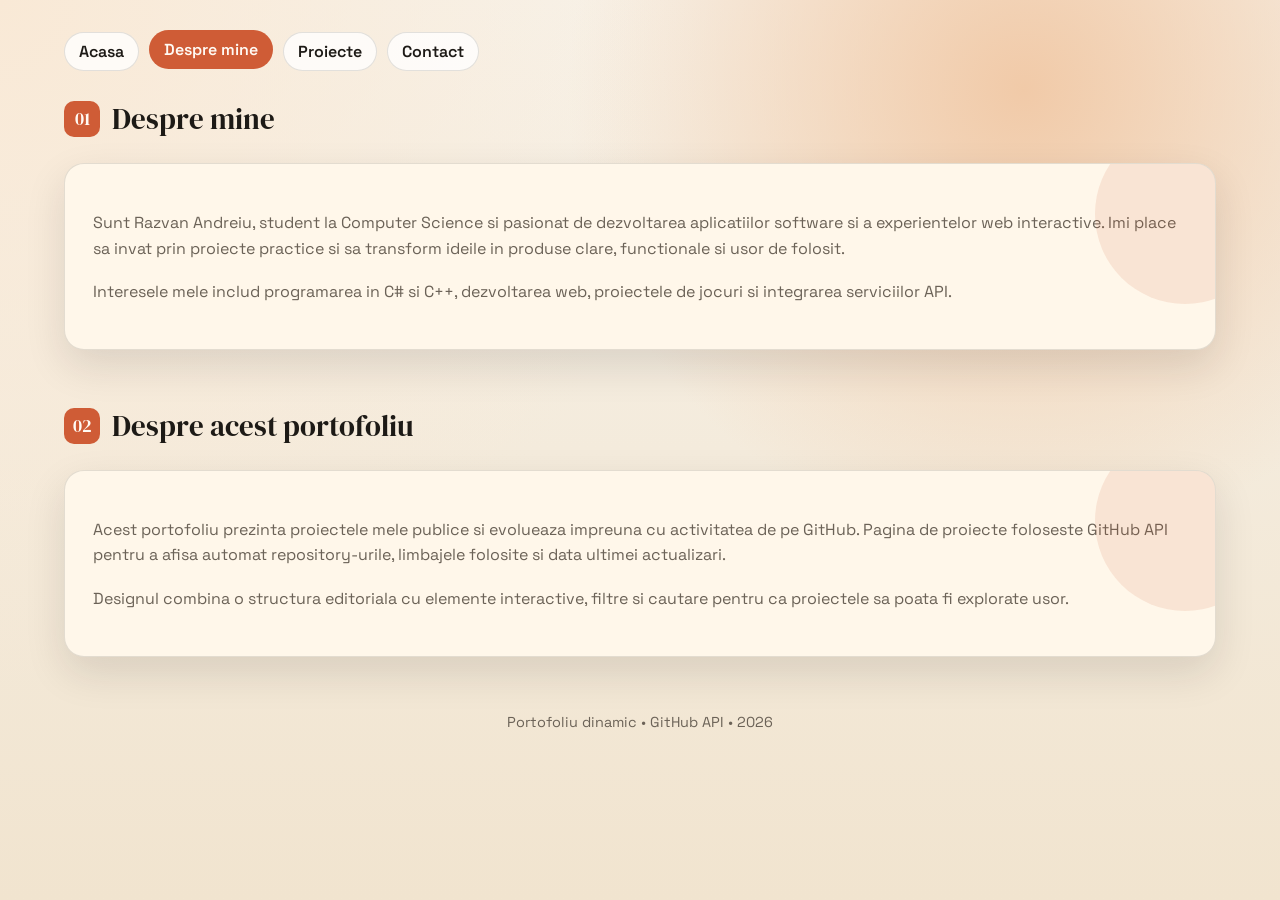
==== about.html @ 24a5d0c9 "Added multiple pages" ====
<!doctype html>
<html lang="ro">

<head>
	<meta charset="UTF-8" />
	<meta name="viewport" content="width=device-width, initial-scale=1" />
	<title>Despre mine | Portofoliu Web Dinamic</title>
	<link rel="preconnect" href="https://fonts.googleapis.com" />
	<link rel="preconnect" href="https://fonts.gstatic.com" crossorigin />
	<link
		href="https://fonts.googleapis.com/css2?family=DM+Serif+Display&family=Space+Grotesk:wght@300;400;500;600;700&display=swap"
		rel="stylesheet" />
	<link rel="stylesheet" href="css/style.css" />
</head>

<body>
	<div class="page">
		<nav class="site-nav" aria-label="Navigare principala">
			<button class="nav-toggle" type="button" aria-expanded="false" aria-controls="nav-links">
				<span class="nav-toggle-label">Meniu</span>
				<span class="nav-toggle-icon" aria-hidden="true">&#9776;</span>
			</button>
			<div class="nav-links" id="nav-links">
				<div class="nav-links-inner">
					<a href="index.html">Acasa</a>
					<a href="about.html" aria-current="page">Despre mine</a>
					<a href="projects.html">Proiecte</a>
					<a href="contact.html">Contact</a>
				</div>
			</div>
		</nav>

		<main>
			<section>
				<div class="section-title"><span>01</span> Despre mine</div>
				<div class="profile-card">
					<p class="profile-text">
						Sunt Razvan Andreiu, student la Computer Science si pasionat de dezvoltarea aplicatiilor
						software si a experientelor web interactive. Imi place sa invat prin proiecte practice si sa
						transform ideile in produse clare, functionale si usor de folosit.
					</p>
					<p class="profile-text">
						Interesele mele includ programarea in C# si C++, dezvoltarea web, proiectele de jocuri si
						integrarea serviciilor API.
					</p>
				</div>
			</section>

			<section>
				<div class="section-title"><span>02</span> Despre acest portofoliu</div>
				<div class="profile-card">
					<p class="profile-text">
						Acest portofoliu prezinta proiectele mele publice si evolueaza impreuna cu activitatea de pe
						GitHub. Pagina de proiecte foloseste GitHub API pentru a afisa automat repository-urile,
						limbajele folosite si data ultimei actualizari.
					</p>
					<p class="profile-text">
						Designul combina o structura editoriala cu elemente interactive, filtre si cautare pentru ca
						proiectele sa poata fi explorate usor.
					</p>
				</div>
			</section>
		</main>
		<footer>Portofoliu dinamic • GitHub API • 2026</footer>
	</div>
	<script src="js/navigation.js"></script>
</body>

</html>
---- css/style.css ----
:root {
    --bg: #f7f2e9;
    --bg-alt: #f1e4cf;
    --ink: #1d1a16;
    --muted: #6b6257;
    --accent: #cf5c36;
    --accent-dark: #9b4021;
    --card: #fff7ea;
    --line: rgba(29, 26, 22, 0.12);
    --shadow: 0 16px 40px rgba(29, 26, 22, 0.12);
}

* {
    box-sizing: border-box;
}

body {
    margin: 0;
    font-family: "Space Grotesk", sans-serif;
    color: var(--ink);
    background: radial-gradient(circle at top left, #f9e9d6 0%, transparent 45%),
        radial-gradient(circle at 80% 10%, #f1caa8 0%, transparent 35%),
        linear-gradient(180deg, var(--bg) 0%, var(--bg-alt) 100%);
    min-height: 100vh;
}

.page {
    max-width: 1200px;
    margin: 0 auto;
    padding: 32px 24px 80px;
}

.site-nav {
    margin-bottom: 28px;
}

.nav-links {
    display: flex;
    flex-wrap: wrap;
    gap: 10px;
}

.nav-links-inner {
    display: flex;
    flex-wrap: wrap;
    gap: 10px;
}

.nav-links a {
    color: var(--ink);
    text-decoration: none;
    background: #ffffffc7;
    border: 1px solid var(--line);
    border-radius: 999px;
    padding: 8px 14px;
    font-weight: 600;
    transition: transform 0.2s ease, background 0.2s ease;
}

.nav-links a:hover,
.nav-links a[aria-current="page"] {
    color: #fffaf4;
    background: var(--accent);
    border-color: transparent;
    transform: translateY(-2px);
}

.nav-toggle {
    display: none;
}

header {
    display: grid;
    gap: 24px;
    grid-template-columns: repeat(auto-fit, minmax(260px, 1fr));
    align-items: center;
    margin-bottom: 48px;
}

.profile-card {
    background: var(--card);
    border: 1px solid var(--line);
    box-shadow: var(--shadow);
    padding: 28px;
    border-radius: 20px;
    position: relative;
    overflow: hidden;
}

form.profile-card {
    display: grid;
    gap: 10px;
}

form.profile-card label {
    font-weight: 600;
    margin-top: 6px;
}

form.profile-card .profile-link {
    border: 0;
    cursor: pointer;
    font: inherit;
    justify-self: start;
}

.form-error {
    min-height: 1.2em;
    color: var(--accent-dark);
}

.character-counter {
    color: var(--muted);
    text-align: right;
}

.form-feedback {
    min-height: 1.2em;
    margin: 4px 0 0;
}

.form-feedback.is-error {
    color: var(--accent-dark);
}

.form-feedback.is-success {
    color: #386641;
}

.profile-card::after {
    content: "";
    position: absolute;
    width: 180px;
    height: 180px;
    border-radius: 50%;
    background: rgba(207, 92, 54, 0.12);
    top: -40px;
    right: -60px;
}

.profile-meta {
    display: flex;
    gap: 18px;
    align-items: center;
}

.profile-avatar {
    width: 88px;
    height: 88px;
    border-radius: 18px;
    object-fit: cover;
    border: 2px solid var(--accent);
    background: #fff2df;
}

h1 {
    font-family: "DM Serif Display", serif;
    font-size: 2.6rem;
    margin: 0 0 8px;
}

.role {
    font-weight: 600;
    color: var(--accent-dark);
    text-transform: uppercase;
    letter-spacing: 0.12em;
    font-size: 0.8rem;
}

.profile-text {
    margin-top: 18px;
    color: var(--muted);
    line-height: 1.6;
}

.info-grid {
    display: grid;
    gap: 16px;
    grid-template-columns: repeat(auto-fit, minmax(220px, 1fr));
}

.info-card {
    background: #ffffffc7;
    border: 1px dashed var(--line);
    padding: 18px;
    border-radius: 16px;
}

section {
    margin-bottom: 56px;
}

.section-title {
    display: flex;
    align-items: center;
    gap: 12px;
    margin-bottom: 24px;
    font-family: "DM Serif Display", serif;
    font-size: 1.8rem;
}

.section-title span {
    width: 36px;
    height: 36px;
    border-radius: 10px;
    background: var(--accent);
    display: inline-flex;
    align-items: center;
    justify-content: center;
    color: #fffaf4;
    font-size: 1.1rem;
}

.filters {
    display: flex;
    flex-wrap: wrap;
    gap: 12px;
    align-items: center;
    margin-bottom: 20px;
}

.search-input {
    flex: 1 1 240px;
    padding: 12px 14px;
    border-radius: 12px;
    border: 1px solid var(--line);
    font-size: 1rem;
    background: #fff;
}

.filter-group {
    display: flex;
    flex-wrap: wrap;
    gap: 8px;
}

.filter-btn {
    border: 1px solid var(--line);
    padding: 8px 12px;
    border-radius: 999px;
    background: #fff;
    font-size: 0.9rem;
    cursor: pointer;
    transition: transform 0.2s ease, background 0.2s ease;
}

.filter-btn.active {
    background: var(--accent);
    color: #fffaf4;
    border-color: transparent;
}

.filter-btn:hover {
    transform: translateY(-2px);
}

.portfolio-grid {
    display: grid;
    gap: 20px;
    grid-template-columns: repeat(auto-fit, minmax(260px, 1fr));
}

.project-card {
    background: #fff;
    border-radius: 18px;
    padding: 20px;
    border: 1px solid var(--line);
    box-shadow: 0 10px 30px rgba(29, 26, 22, 0.08);
    display: flex;
    flex-direction: column;
    gap: 12px;
    position: relative;
    overflow: hidden;
    opacity: 0;
    visibility: hidden;
    will-change: transform, opacity;
    transition: transform 0.35s ease, box-shadow 0.25s ease;
}

.project-card.is-new {
    opacity: 0;
    visibility: visible;
    animation: project-in 0.48s cubic-bezier(0.2, 0.8, 0.2, 1) forwards;
}

.project-card.is-animated-out {
    opacity: 1;
    visibility: visible;
    animation: project-out 0.28s ease forwards;
    pointer-events: none;
}

.project-card:hover {
    transform: translateY(-4px);
    box-shadow: 0 18px 28px rgba(29, 26, 22, 0.12);
}

.project-card::before {
    content: "";
    position: absolute;
    width: 120px;
    height: 120px;
    border-radius: 30px;
    background: rgba(207, 92, 54, 0.08);
    top: -60px;
    right: -40px;
    transform: rotate(18deg);
}

.project-title {
    font-weight: 700;
    font-size: 1.1rem;
}

.project-desc {
    color: var(--muted);
    line-height: 1.5;
    flex: 1;
}

.meta-row {
    display: flex;
    gap: 12px;
    flex-wrap: wrap;
    font-size: 0.9rem;
    color: var(--muted);
}

.meta-pill {
    background: #f7efe2;
    border-radius: 999px;
    padding: 4px 10px;
}

.project-link {
    align-self: flex-start;
    text-decoration: none;
    color: #fffaf4;
    background: var(--accent);
    padding: 8px 14px;
    border-radius: 10px;
    font-weight: 600;
    transition: background 0.2s ease;
}

.project-link:hover {
    background: var(--accent-dark);
}

.status {
    padding: 12px 16px;
    border-radius: 12px;
    background: #fffaf4;
    border: 1px dashed var(--line);
    color: var(--muted);
    margin-bottom: 16px;
}

.skeleton {
    height: 180px;
    border-radius: 18px;
    background: linear-gradient(90deg, #f1e5d4 25%, #f8efdf 50%, #f1e5d4 75%);
    background-size: 200% 100%;
    animation: shimmer 1.4s ease infinite;
}

@keyframes shimmer {
    0% {
        background-position: 200% 0;
    }

    100% {
        background-position: -200% 0;
    }
}

@keyframes project-in {
    0% {
        opacity: 0;
        visibility: visible;
        transform: translateY(-22px) scale(0.97);
    }

    100% {
        opacity: 1;
        visibility: visible;
        transform: translateY(0) scale(1);
    }
}

@keyframes project-out {
    0% {
        opacity: 1;
        visibility: visible;
        transform: translateY(0) scale(1);
    }

    100% {
        opacity: 0;
        visibility: hidden;
        transform: translateY(20px) scale(0.96);
    }
}

footer {
    text-align: center;
    color: var(--muted);
    font-size: 0.9rem;
}

@media (max-width: 720px) {
    .nav-toggle {
        width: 100%;
        display: flex;
        align-items: center;
        justify-content: space-between;
        border: 1px solid var(--line);
        border-radius: 12px;
        padding: 10px 14px;
        color: var(--ink);
        background: #ffffffc7;
        font: inherit;
        font-weight: 600;
        cursor: pointer;
    }

    .nav-toggle-icon {
        font-size: 1.35rem;
        line-height: 1;
    }

    .nav-links {
        display: grid;
        grid-template-rows: 0fr;
        margin-top: 8px;
        overflow: hidden;
        opacity: 0;
        transform: translateY(-8px);
        pointer-events: none;
        transition: grid-template-rows 0.35s ease, opacity 0.35s ease-in, transform 0.35s ease;
    }

    .nav-links.is-open {
        grid-template-rows: 1fr;
        opacity: 1;
        transform: translateY(0);
        pointer-events: auto;
    }

    .nav-links-inner {
        display: flex;
        flex-direction: column;
        min-height: 0;
        gap: 8px;
        overflow: hidden;
    }

    .nav-links a {
        width: 100%;
        border-radius: 12px;
    }

    h1 {
        font-size: 2.1rem;
    }

    .profile-meta {
        flex-direction: column;
        align-items: flex-start;
    }
}

.handle {
    font-weight: 600;
    color: var(--muted);
    margin-bottom: 10px;
}

.profile-link {
    display: inline-flex;
    margin-top: 16px;
    text-decoration: none;
    background: var(--ink);
    color: #fffaf4;
    padding: 8px 14px;
    border-radius: 10px;
    font-weight: 600;
    transition: transform 0.2s ease, background 0.2s ease;
}

.profile-link:hover {
    transform: translateY(-2px);
    background: var(--accent-dark);
}
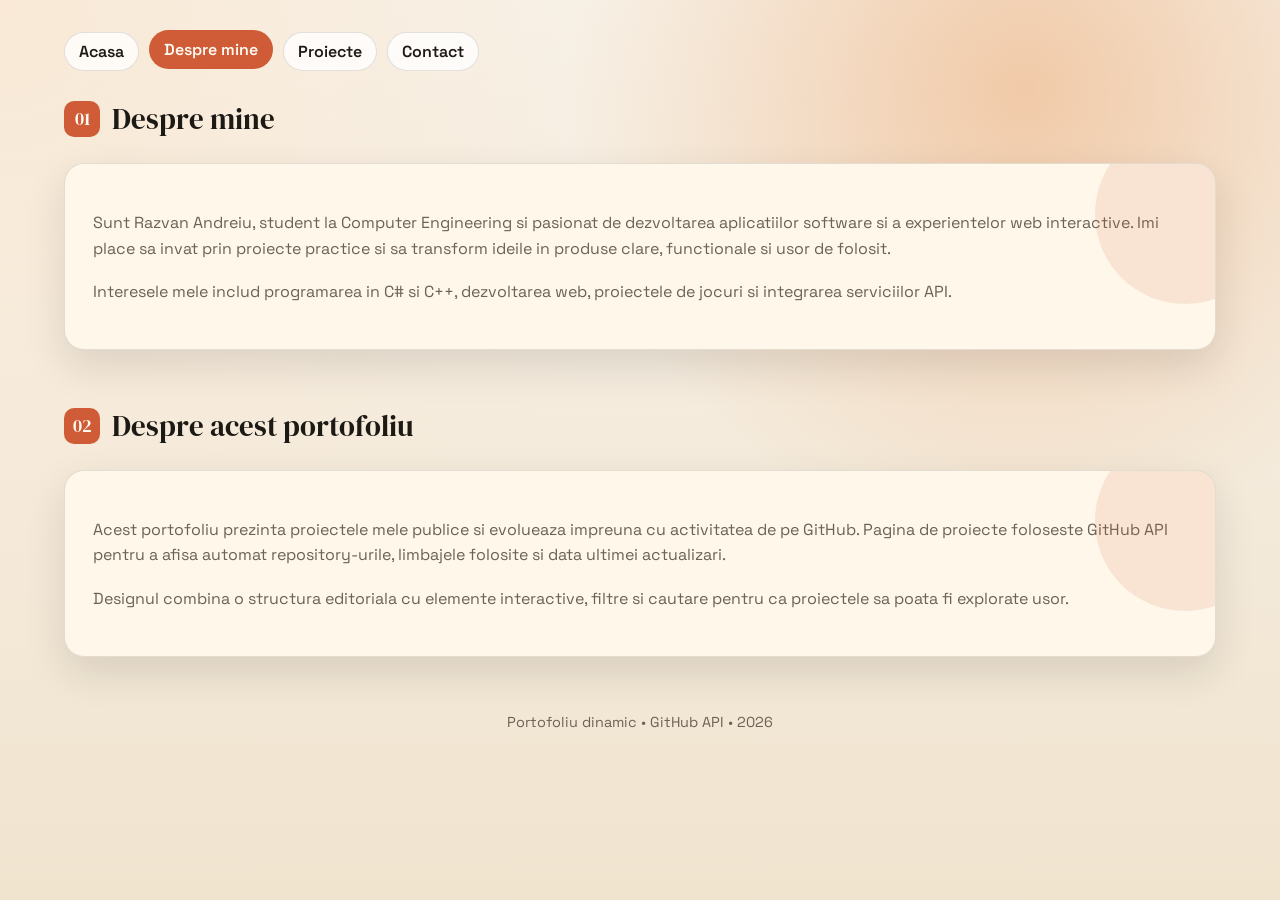
==== commit 63ed3a02: "Minor text changes" ====
--- a/about.html
+++ b/about.html
@@ -35,7 +35,7 @@
 				<div class="section-title"><span>01</span> Despre mine</div>
 				<div class="profile-card">
 					<p class="profile-text">
-						Sunt Razvan Andreiu, student la Computer Science si pasionat de dezvoltarea aplicatiilor
+						Sunt Razvan Andreiu, student la Computer Engineering si pasionat de dezvoltarea aplicatiilor
 						software si a experientelor web interactive. Imi place sa invat prin proiecte practice si sa
 						transform ideile in produse clare, functionale si usor de folosit.
 					</p>
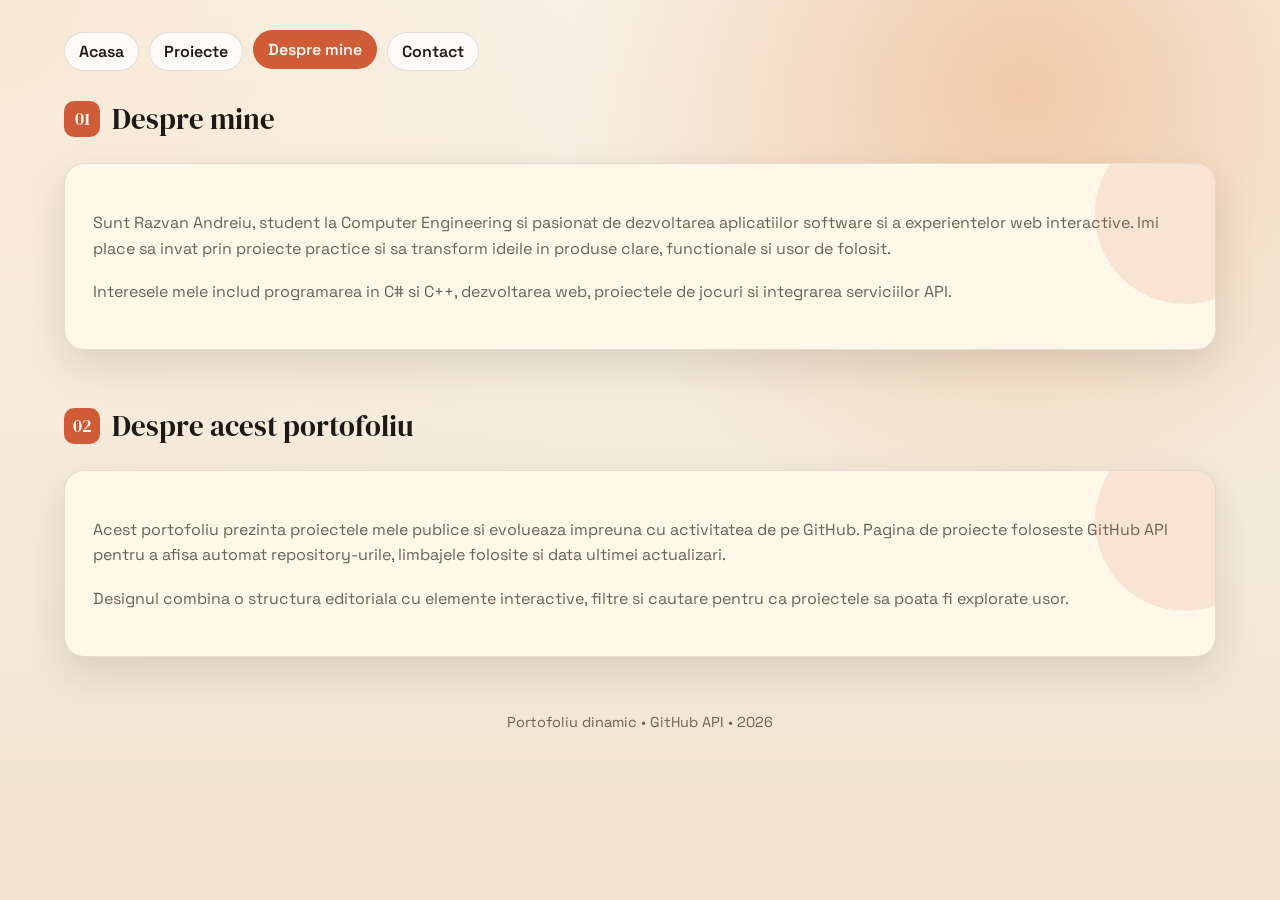
==== commit 07219493: "Changed navigation items order" ====
--- a/about.html
+++ b/about.html
@@ -23,8 +23,8 @@
 			<div class="nav-links" id="nav-links">
 				<div class="nav-links-inner">
 					<a href="index.html">Acasa</a>
+					<a href="projects.html">Proiecte</a>
 					<a href="about.html" aria-current="page">Despre mine</a>
-					<a href="projects.html">Proiecte</a>
 					<a href="contact.html">Contact</a>
 				</div>
 			</div>
